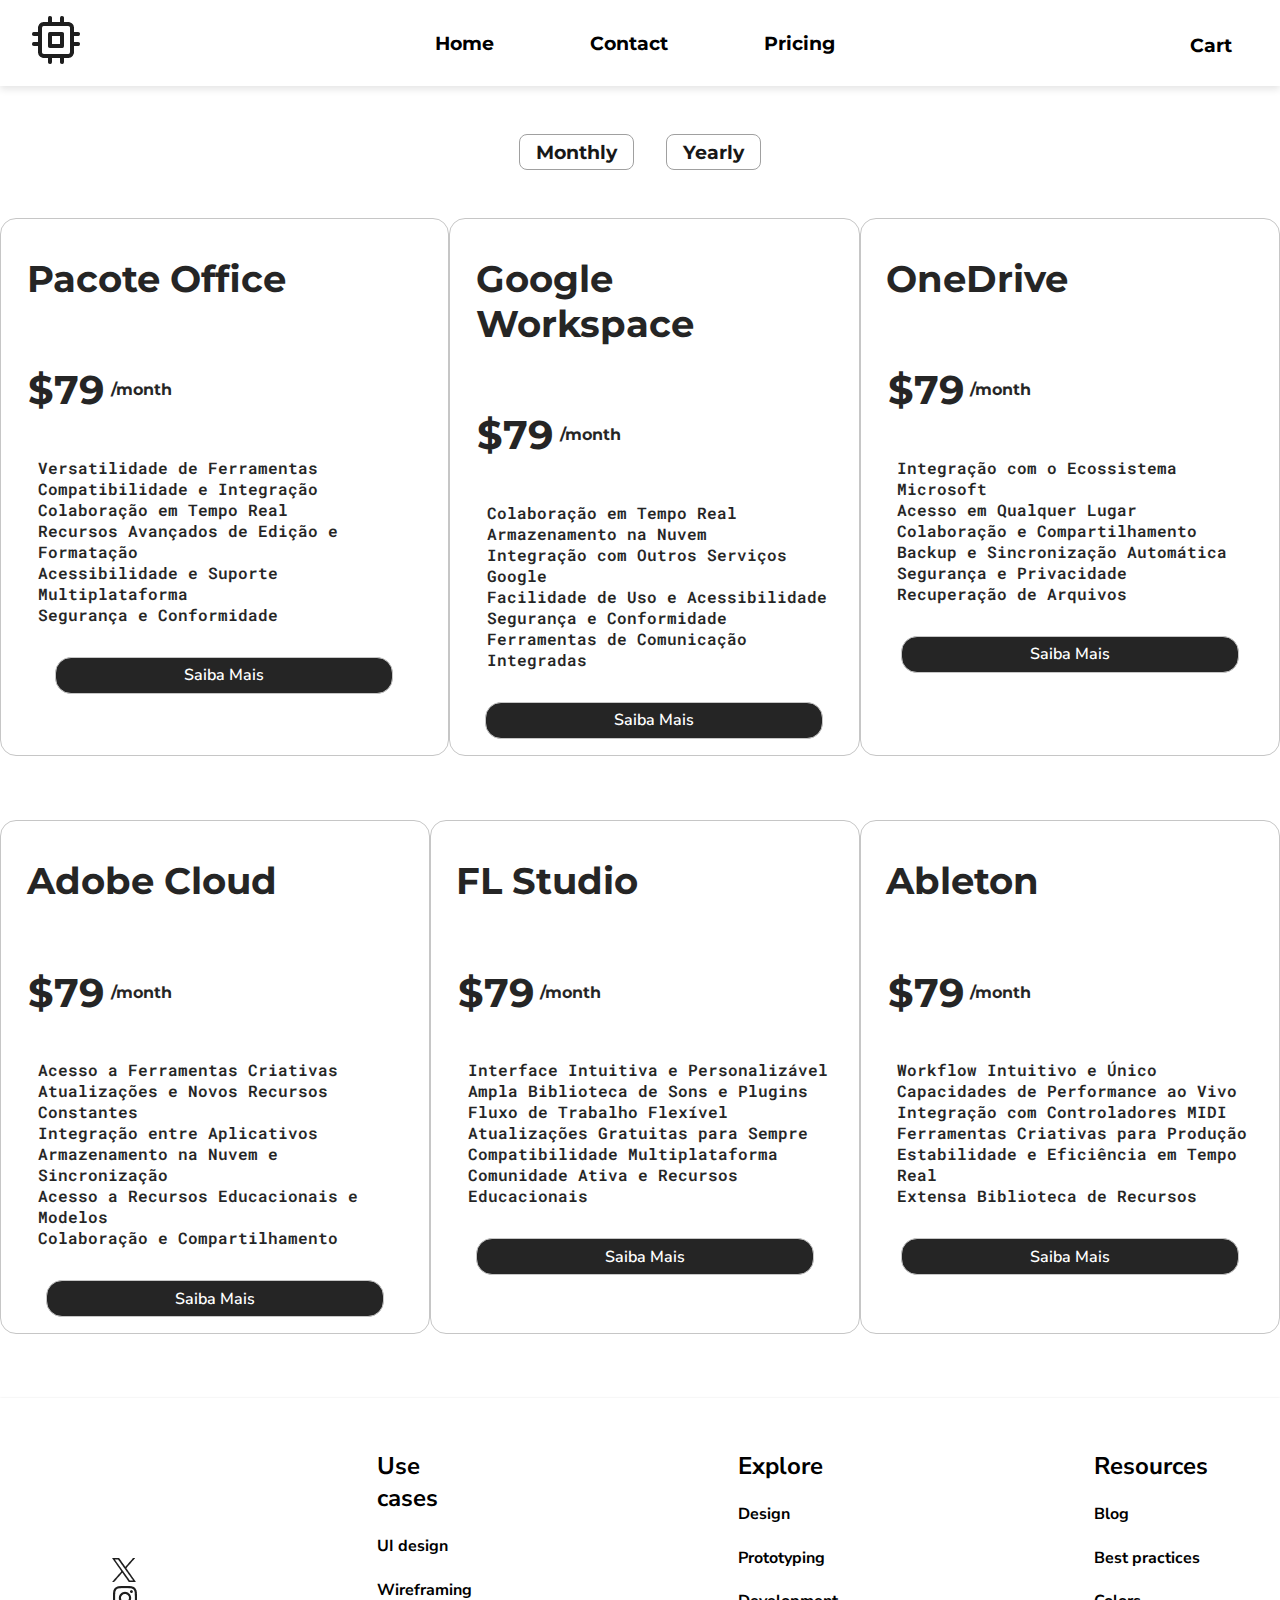
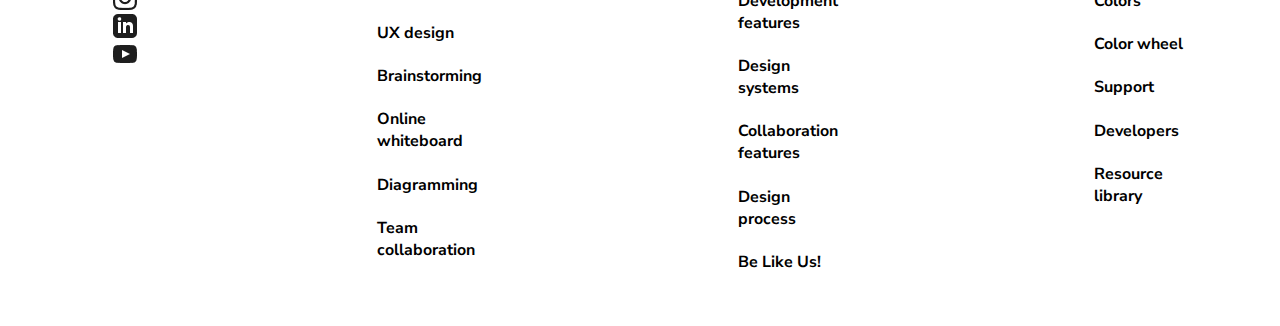
==== index.html @ 56d75221 "Primeiro Commit" ====
<!DOCTYPE html>
<html lang="en">
<head>
    <meta charset="UTF-8">
    <meta name="viewport" content="width=device-width, initial-scale=1.0">
    <link rel="stylesheet" href="style.css">
    <link rel="preconnect" href="https://fonts.googleapis.com">
    <link rel="preconnect" href="https://fonts.gstatic.com" crossorigin>
    <link href="https://fonts.googleapis.com/css2?family=Montserrat:ital,wght@0,100..900;1,100..900&family=Nunito+Sans:ital,opsz,wght@0,6..12,200..1000;1,6..12,200..1000&family=Roboto+Mono:ital,wght@0,100..700;1,100..700&display=swap" rel="stylesheet">
    <title>Triple Card</title>
</head>
<body>
    <header class="cabecalho">
        <div class="icon-header">
            <a href="index.html"><img src="./img/Cpu.png" alt=""></a>
        </div>

        <div class="titulos-header">
            <a href="index.html"><h3>Home</h3></a>
            <a href=""><h3>Contact</h3></a>
            <a href=""><h3>Pricing</h3></a>
        </div>

        <div class="registrar">
            <a href=""><h3>Cart</h3></a>
        </div>
    </header>

    <section>
        <div class="mes-ano">
            <a href="monthly.html"><h4>Monthly</h4></a>
            <a href="yearly.html"><h4>Yearly</h4></a>
        </div>
    </section>

    <section class="multiple-card">
        <div class="card-box">
            <div class="titulo-card">
                <h3>Pacote Office</h3>
            </div>

            <div class="preco-card">
                <h1>$79</h1>
                <h4>/month</h4>
            </div>

            <div class="itens-card">
                <ul>
                    <li>Versatilidade de Ferramentas</li>
                    <li>Compatibilidade e Integração</li>
                    <li>Colaboração em Tempo Real</li>
                    <li>Recursos Avançados de Edição e Formatação</li>
                    <li>Acessibilidade e Suporte Multiplataforma</li>
                    <li>Segurança e Conformidade</li>
                </ul>
            </div>

            <div class="btn-card">
                <button><a href="hero-office.html">Saiba Mais</a></button>
            </div>
        </div>

        <div class="card-box">
            <div class="titulo-card">
                <h3>Google Workspace</h3>
            </div>

            <div class="preco-card">
                <h1>$79</h1>
                <h4>/month</h4>
            </div>

            <div class="itens-card">
                <ul>
                    <li>Colaboração em Tempo Real</li>
                    <li>Armazenamento na Nuvem</li>
                    <li>Integração com Outros Serviços Google</li>
                    <li>Facilidade de Uso e Acessibilidade</li>
                    <li>Segurança e Conformidade</li>
                    <li>Ferramentas de Comunicação Integradas</li>
                </ul>
            </div>

            <div class="btn-card">
                <button><a href="hero-google.html">Saiba Mais</a></button>
            </div>
        </div>

        <div class="card-box">
            <div class="titulo-card">
                <h3>OneDrive</h3>
            </div>

            <div class="preco-card">
                <h1>$79</h1>
                <h4>/month</h4>
            </div>

            <div class="itens-card">
                <ul>
                    <li>Integração com o Ecossistema Microsoft</li>
                    <li>Acesso em Qualquer Lugar</li>
                    <li>Colaboração e Compartilhamento</li>
                    <li>Backup e Sincronização Automática</li>
                    <li>Segurança e Privacidade</li>
                    <li>Recuperação de Arquivos</li>
                </ul>
            </div>

            <div class="btn-card">
                <button><a href="hero-onedrive.html">Saiba Mais</a></button>
            </div>
        </div>

        
    </section>

    <section class="multiple-card">
        <div class="card-box">
            <div class="titulo-card">
                <h3>Adobe Cloud</h3>
            </div>

            <div class="preco-card">
                <h1>$79</h1>
                <h4>/month</h4>
            </div>

            <div class="itens-card">
                <ul>
                    <li>Acesso a Ferramentas Criativas</li>
                    <li>Atualizações e Novos Recursos Constantes</li>
                    <li>Integração entre Aplicativos</li>
                    <li>Armazenamento na Nuvem e Sincronização</li>
                    <li>Acesso a Recursos Educacionais e Modelos</li>
                    <li>Colaboração e Compartilhamento</li>
                </ul>
            </div>

            <div class="btn-card">
                <button><a href="hero-adobe.html">Saiba Mais</a></button>
            </div>
        </div>

        <div class="card-box">
            <div class="titulo-card">
                <h3>FL Studio</h3>
            </div>

            <div class="preco-card">
                <h1>$79</h1>
                <h4>/month</h4>
            </div>

            <div class="itens-card">
                <ul>
                    <li>Interface Intuitiva e Personalizável</li>
                    <li>Ampla Biblioteca de Sons e Plugins</li>
                    <li>Fluxo de Trabalho Flexível</li>
                    <li>Atualizações Gratuitas para Sempre</li>
                    <li>Compatibilidade Multiplataforma</li>
                    <li>Comunidade Ativa e Recursos Educacionais</li>
                </ul>
            </div>

            <div class="btn-card">
                <button><a href="hero-fruity.html">Saiba Mais</a></button>
            </div>
        </div>

        <div class="card-box">
            <div class="titulo-card">
                <h3>Ableton</h3>
            </div>

            <div class="preco-card">
                <h1>$79</h1>
                <h4>/month</h4>
            </div>

            <div class="itens-card">
                <ul>
                    <li>Workflow Intuitivo e Único</li>
                    <li>Capacidades de Performance ao Vivo</li>
                    <li>Integração com Controladores MIDI</li>
                    <li>Ferramentas Criativas para Produção</li>
                    <li>Estabilidade e Eficiência em Tempo Real</li>
                    <li>Extensa Biblioteca de Recursos</li>
                </ul>
            </div>

            <div class="btn-card">
                <button><a href="hero-ableton.html">Saiba Mais</a></button>
            </div>
        </div>

        
    </section>

    <footer class="rodape">
        <div class="icons-rodape">
            <a href="github.com/americanlucas"><img src="img/X Logo.png" alt=""></a>
            <a href="instagram.com/americanwrldd"><img src="img/Logo Instagram.png" alt=""></a>
            <a href="github.com/americanlucas"><img src="img/LinkedIn.png" alt=""></a>
            <a href="github.com/americanlucas"><img src="img/Logo YouTube.png" alt=""></a>
          </div>

        <div class="rodape-1">
            <h2>Use cases</h2>
            <a href="">
                <h4>UI design</h4>
                <h4>Wireframing</h4>
                <h4>UX design</h4>
                <h4>Brainstorming</h4>
                <h4>Online whiteboard</h4>
                <h4>Diagramming</h4>
                <h4>Team collaboration</h4>
            </a>
            
        </div>

        <div class="rodape-2">
            <h2>Explore</h2>
            <a href="">
                <h4>Design</h4>
                <h4>Prototyping</h4>
                <h4>Development features</h4>
                <h4>Design systems</h4>
                <h4>Collaboration features</h4>
                <h4>Design process</h4>
                <h4>Be Like Us!</h4>
            </a>

        </div>

        <div class="rodape-3">
            <h2>Resources</h2>
            <a href="">
                <h4>Blog</h4>
                <h4>Best practices</h4>
                <h4>Colors</h4>
                <h4>Color wheel</h4>
                <h4>Support</h4>
                <h4>Developers</h4>
                <h4>Resource library</h4>
            </a>
            
        </div>
    </footer>
</body>
</html>
---- style.css ----
:root {
    --fonte-titulo: font-family: "Montserrat", sans-serif;
    --fonte-descricao-produto: font-family: "Roboto Mono", monospace; 
    --fonte-texto: font-family: "Nunito Sans", sans-serif;
}

body {
    margin: 0%;
    padding: 0%;
    width: 100vw;
    height: 100vh;
    overflow-x: hidden;
}

/* 
HEADER
*/

header {
    display: flex;
    justify-content: space-between;
    
}

.cabecalho {
    box-shadow: 0px 3.5px 7px rgba(0, 0, 0, 0.1);
}

.icon-header {
    margin: 1rem 2rem;
}

.titulos-header {
    display: flex;
    margin: 0.8rem 0rem;
    font-family: "Montserrat", sans-serif;
}

.titulos-header a {
    padding: 0rem 3rem;
    text-decoration: none;
    color: black;
}

.titulos-header a:hover {
    color: rgb(185, 112, 90);
}

.registrar {
    text-decoration:none ;
    display: flex;
    align-items: center;
    margin: 0.8rem 3rem 0.5rem 2rem;
    font-family: "Montserrat", sans-serif;
}

.registrar h3 {
    margin: 0%;
}

.registrar a {
    text-decoration:none;
    color: black;
}

.registrar a:hover {
    color: rgb(185, 112, 90);
}

/* 
MES E ANO
*/



.mes-ano {
    display: flex;
    flex-direction: row;
    justify-content: center;
    margin: 1.5rem 1rem;
    font-family: "Montserrat", sans-serif;
}

.mes-ano h4 {
    font-size: 1.2rem;
    padding: 0.3rem 1rem;
    margin: 1.5rem 1rem;
    border: 0.5px solid rgb(150, 150, 150);
    opacity: 90%;
    border-radius: 0.5rem;
}

.mes-ano h4:hover {
    background-color: rgb(229, 207, 207);
}

.mes-ano a {
   text-decoration: none;
    color: black; 
}


/* 
CARDS
*/

.multiple-card {
    display: flex;
    justify-content: space-around;
    margin-bottom: 4rem;
}


.card-box {
    display: flex;
    flex-direction: column;
    /*align-items: center;*/
    background-color: rgb(255, 255, 255);
    opacity: 85%;
    border-radius: 1rem;
    border: 0.5px solid #bdbdbd;
    padding: 0rem 1.2rem;
}

/* 
CARDS ITENS <div class="off"><h2>25% OFF!</h2></div>
*/

.titulo-card  {
    display: flex;
    flex-direction: column;
    align-items: start;
    font-size: 2rem;
    padding: 0rem 0rem 0rem 0.4rem;
    font-family: "Montserrat", sans-serif;
}

.preco-card  {
    display: flex;
    flex-direction: row;
    padding: 0rem 0rem 0rem 0.5rem;
    font-family: "Montserrat", sans-serif;
}

.preco-card h1 {
    display: flex;
    flex-direction: column;
    font-size: 2.5rem;
}

.preco-card h4 {
    display: flex;
    flex-direction: column-reverse;
    justify-content: center;
    padding: 0.4rem;
}

.off {
    display: flex;
    flex-direction: row;
    justify-content: end;
    padding-left: 4rem;
    
}

.off h2 {
    display: flex;
    align-items: center;
    text-decoration: line-through;
    font-size: 2rem;
}

.itens-card ul {
    padding: 0rem 0rem 0rem 1.1rem;;
}

.itens-card li {
    list-style: none;
    font-family: "Roboto Mono", monospace; 
    font-weight: 600;
}

.btn-card {
    display: flex;
    flex-direction: column;
    align-items: center;
    padding: 1rem;
}

.btn-card a {
    background-color: black;
    border-radius: 1rem;
    text-decoration: none;
    color: #ffffff;
    font-family: "Nunito Sans", sans-serif;
    font-weight: 600;
    font-size: 1rem;
}

.btn-card button {
    padding: 0.4rem 8rem;
    color: #ffffff;
    background-color: black;
    border: 0.5px solid #bdbdbd;
    border-radius: 1rem;
}

.btn-card :hover {
    color: rgb(212, 195, 195);
}

/*FOOTER*/

footer {
    box-shadow: 0px -0.5px 2px rgba(0, 0, 0, 0.1); 
}

.rodape {
    display: flex;
    flex-direction: row;
    justify-content: flex-start;
    
}

.rodape a {
    text-decoration: none;
    color: black;
}

.icons-rodape {
    display: inline;
    justify-content: center;
    margin: 10rem 7rem;
}

.rodape-1 {
    margin: 2rem 8rem;
    font-family: "Nunito Sans", sans-serif; 
}

.rodape-2 {
    margin: 2rem 8rem;
    font-family: "Nunito Sans", sans-serif; 
}

.rodape-3 {
    margin: 2rem 8rem;
    font-family: "Nunito Sans", sans-serif; 
}
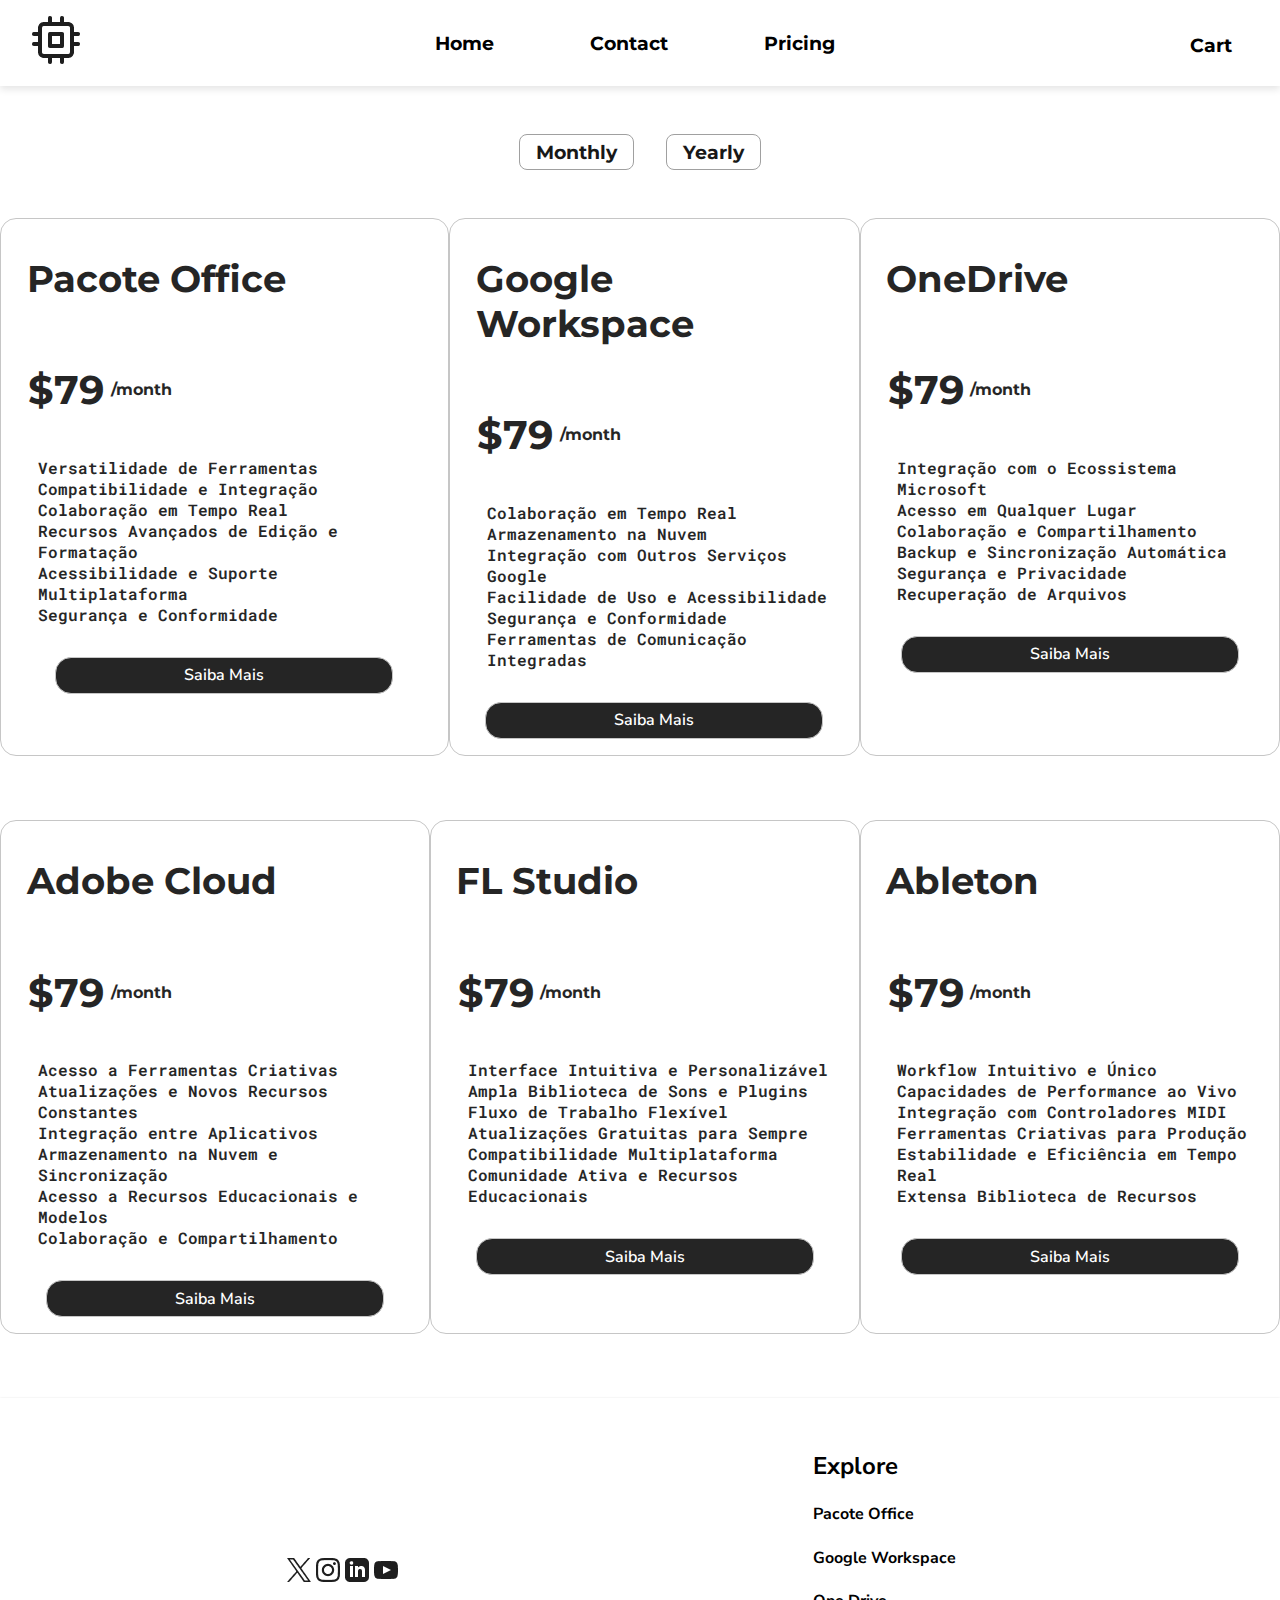
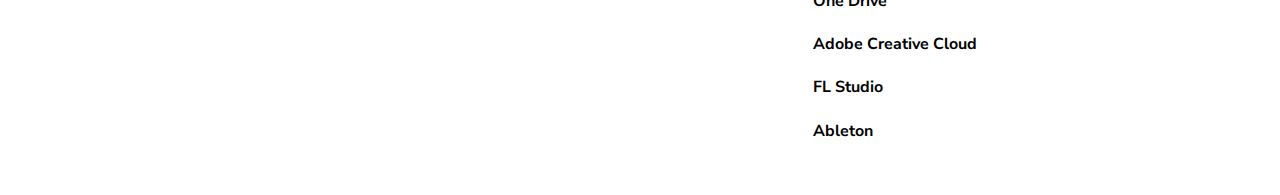
==== commit 3a4c3c18: "Responsividade adicionada" ====
--- a/index.html
+++ b/index.html
@@ -203,49 +203,27 @@
             <a href="instagram.com/americanwrldd"><img src="img/Logo Instagram.png" alt=""></a>
             <a href="github.com/americanlucas"><img src="img/LinkedIn.png" alt=""></a>
             <a href="github.com/americanlucas"><img src="img/Logo YouTube.png" alt=""></a>
-          </div>
-
-        <div class="rodape-1">
-            <h2>Use cases</h2>
-            <a href="">
-                <h4>UI design</h4>
-                <h4>Wireframing</h4>
-                <h4>UX design</h4>
-                <h4>Brainstorming</h4>
-                <h4>Online whiteboard</h4>
-                <h4>Diagramming</h4>
-                <h4>Team collaboration</h4>
-            </a>
+        </div>
+
+        <div class="rodape-texto">
             
-        </div>
-
-        <div class="rodape-2">
-            <h2>Explore</h2>
-            <a href="">
-                <h4>Design</h4>
-                <h4>Prototyping</h4>
-                <h4>Development features</h4>
-                <h4>Design systems</h4>
-                <h4>Collaboration features</h4>
-                <h4>Design process</h4>
-                <h4>Be Like Us!</h4>
-            </a>
-
-        </div>
-
-        <div class="rodape-3">
-            <h2>Resources</h2>
-            <a href="">
-                <h4>Blog</h4>
-                <h4>Best practices</h4>
-                <h4>Colors</h4>
-                <h4>Color wheel</h4>
-                <h4>Support</h4>
-                <h4>Developers</h4>
-                <h4>Resource library</h4>
-            </a>
+
+            <div class="rodape-2">
+                <h2>Explore</h2>
+                
+                    <a href="hero-office.html"><h4>Pacote Office</h4></a>
+                    <a href="hero-google.html"><h4>Google Workspace</h4></a>
+                    <a href="hero-onedrive.html"><h4>One Drive</h4></a>
+                    <a href="hero-adobe.html"><h4>Adobe Creative Cloud</h4></a>
+                    <a href="hero-fruity.html"><h4>FL Studio</h4></a>
+                    <a href="hero-ableton.html"><h4>Ableton</h4></a>
+                
+
+            </div>
+
             
         </div>
+        
     </footer>
 </body>
 </html>--- a/style.css
+++ b/style.css
@@ -218,7 +218,7 @@
 .rodape {
     display: flex;
     flex-direction: row;
-    justify-content: flex-start;
+    justify-content: space-evenly;
     
 }
 
@@ -233,6 +233,11 @@
     margin: 10rem 7rem;
 }
 
+.rodape-texto {
+    display: flex;
+    flex-direction: row;
+}
+
 .rodape-1 {
     margin: 2rem 8rem;
     font-family: "Nunito Sans", sans-serif; 
@@ -246,4 +251,52 @@
 .rodape-3 {
     margin: 2rem 8rem;
     font-family: "Nunito Sans", sans-serif; 
+}
+
+@media (max-width: 500px) {
+    html {
+        overflow-x: hidden;
+    }
+
+    body {
+        overflow-x: hidden;
+    }
+
+    .cabecalho {
+        display: flex;
+        justify-content: center;
+    }
+
+    .titulos-header {
+        display: none;
+    } 
+
+    .multiple-card {
+        display: flex;
+        flex-direction: column;
+    }
+
+    .card-box {
+        margin: 3rem 2.5rem;
+    }
+
+    .rodape {
+        display: flex;
+        flex-direction: column;
+        overflow-x: hidden;
+    }
+
+    .rodape-texto {
+            display: flex;
+            overflow-x: hidden;
+            justify-content: center;
+            margin: 1rem;
+    }
+    
+    .icons-rodape {
+        display: flex;
+        margin: 20px;
+        justify-content: center;
+    }
+
 }